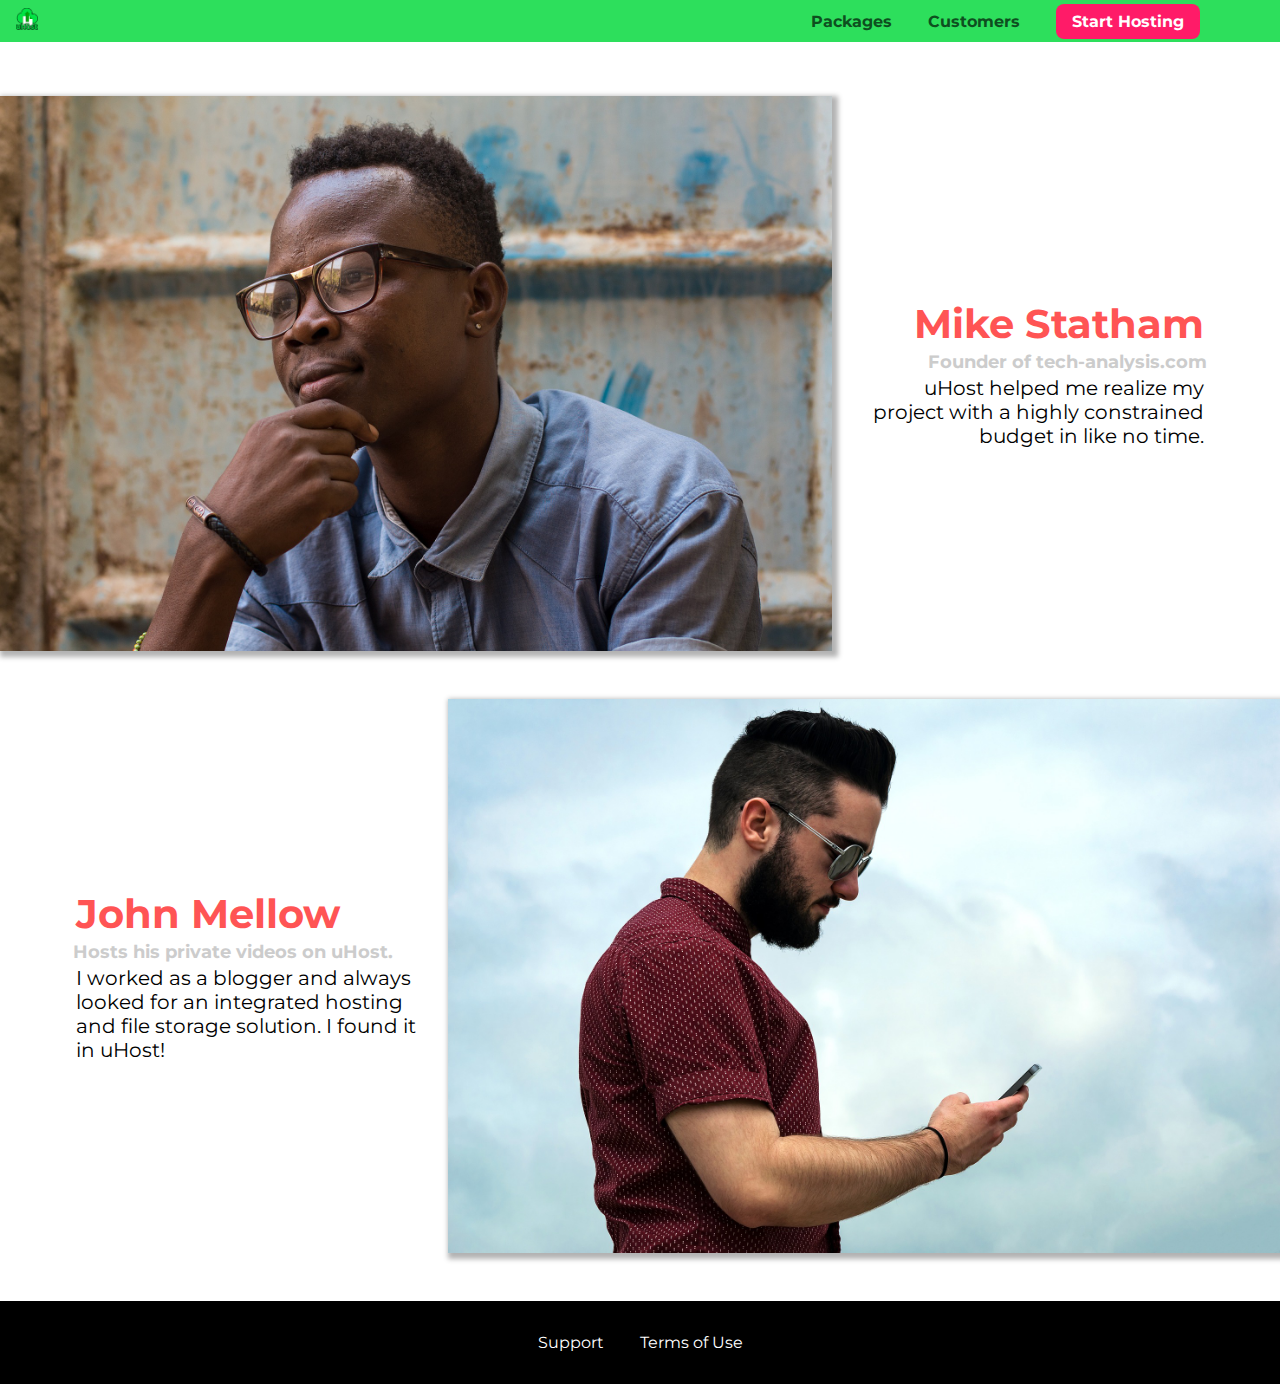
==== customers/index.html @ 8b2f27a9 "added images to customers / corrected its positioning throughout the project / added svg icons to ma" ====
<!DOCTYPE html>
<html lang="en">
  <head>
    <meta charset="UTF-8" />
    <meta name="viewport" content="width=device-width, initial-scale=1.0" />
    <meta http-equiv="X-UA-Compatible" content="ie=edge" />
    <title>uHost Customers</title>
    <link rel="shortcut icon" href="../favicon.png" />
    <link
      href="https://fonts.googleapis.com/css?family=Anton|Montserrat:400,700"
      rel="stylesheet"
    />
    <link rel="stylesheet" href="../shared.css" />
    <link rel="stylesheet" href="customers.css" />
  </head>

  <body>
    <header class="main-header">
      <div>
        <a href="../index.html" class="main-header__brand">
          <img
            src="../images/uhost-icon.png"
            alt="uHost - Your favorite hosting company"
          />
        </a>
      </div>
      <nav class="main-nav">
        <ul class="main-nav__items">
          <li class="main-nav__item">
            <a href="../packages/index.html">Packages</a>
          </li>
          <li class="main-nav__item">
            <a href="index.html">Customers</a>
          </li>
          <li class="main-nav__item main-nav__item--cta">
            <a href="../start-hosting/index.html">Start Hosting</a>
          </li>
        </ul>
      </nav>
    </header>
    <main>
      <div>
        <div class="testimonial" id="customer-1">
          <div class="testimonial__image-container">
            <img
              src="../images/customer-1.jpg"
              alt="Mike Statham - Customer"
              class="testimonial__image"
            />
          </div>
          <div class="testimonial__info">
            <h1 class="testimonial__name">Mike Statham</h1>
            <h2 class="testimonial__subtitle">
              Founder of
              <a href="tech-analysis.com">tech-analysis.com</a>
            </h2>
            <p class="testimonial__text">
              uHost helped me realize my project with a highly constrained
              budget in like no time.
            </p>
          </div>
        </div>
        <div class="testimonial" id="customer-2">
          <div class="testimonial__info">
            <h1 class="testimonial__name">John Mellow</h1>
            <h2 class="testimonial__subtitle">
              Hosts his private videos on uHost.
            </h2>
            <p class="testimonial__text">
              I worked as a blogger and always looked for an integrated hosting
              and file storage solution. I found it in uHost!
            </p>
          </div>
          <div class="testimonial__image-container">
            <img
              src="../images/customer-2.jpg"
              alt="John Mellow - Customer"
              class="testimonial__image"
            />
          </div>
        </div>
      </div>
    </main>
    <footer class="main-footer">
        <nav>
          <ul class="main-footer__links">
            <li class="main-footer__link">
              <a href="#">Support</a>
            </li>
            <li class="main-footer__link">
              <a href="#">Terms of Use</a>
            </li>
          </ul>
        </nav>
      </footer>
  </body>
</html>
---- shared.css ----
* {
  box-sizing: border-box;
}

body {
  font-family: 'Montserrat', sans-serif;
  margin: 0;
}

.main-header {
  width: 100%;
  position: fixed;
  top: 0;
  left: 0;
  background: #2ddf5c;
  padding: 8px 16px;
  z-index: 1;
}

.main-header > div {
  display: inline-block;
  vertical-align: middle;
}

.main-header__brand {
  color: #0e4f1f;
  text-decoration: none;
  font-weight: bold;
  font-size: 22px;
  height: 22px;
  display: inline-block;
}

.main-header__brand img {
  height: 100%;
}

.main-nav {
  display: inline-block;
  text-align: right;
  width: calc(100% - 74px);
  vertical-align: middle;
}

.main-nav__items {
  margin: 0;
  padding: 0;
  list-style: none;
}

.main-nav__item {
  display: inline-block;
  margin: 0 16px;
}

.main-nav__item a {
  text-decoration: none;
  color: #0e4f1f;
  font-weight: bold;
  padding: 3px 0;
}

.main-nav__item a:hover,
.main-nav__item a:active {
  color: white;
  border-bottom: 5px solid white;
}

.main-nav__item--cta a {
  color: white;
  background: #ff1b68;
  padding: 8px 16px;
  border-radius: 8px;
}

.main-nav__item--cta a:hover,
.main-nav__item--cta a:active {
  color: #ff1b68;
  background: white;
  border: none;
}

.main-footer {
  background: black;
  color: white;
  padding: 32px;
  margin-top: 48px;
}

.main-footer__links {
  list-style: none;
  margin: 0;
  padding: 0;
  text-align: center;
}

.main-footer__link {
  display: inline-block;
  margin: 0 16px;
}

.main-footer__link a {
  color: white;
  text-decoration: none;
}

.main-footer__link a:hover,
.main-footer__link a:active {
  color: #ccc;
}

.button {
  background: #0e4f1f;
  color: white;
  font: inherit;
  border: 1.5px solid #0e4f1f;
  padding: 8px;
  border-radius: 8px;
  font-weight: bold;
  cursor: pointer;
}

.button:hover,
.button:active {
  background: white;
  color: #0e4f1f;
}

.button:focus {
  outline: none;
}
---- customers/customers.css ----
.testimonial {
  font-size: 20px;
  margin: 48px 0;
}

.testimonial__list {
  width: 80%;
  margin: auto;
}

.testimonial:first-of-type {
  margin-top: 96px;
}

.testimonial__image-container {
  width: 65%;
  display: inline-block;
  vertical-align: middle;
  box-shadow: 3px 3px 5px 3px rgba(0, 0, 0, 0.3);
}

.testimonial__image {
  width: 100%;
  vertical-align: top;
}

.testimonial__info {
  text-align: right;
  padding: 14px;
  display: inline-block;
  vertical-align: middle;
  width: 30%;
}

#customer-2.testimonial {
  text-align: right;
}

#customer-2 .testimonial__info {
  text-align: left;
}

.testimonial__name {
  margin: 3px;
  color: #ff5454;
}

.testimonial__subtitle {
  margin: 0;
  font-size: 18px;
  color: #ccc;
}

.testimonial__subtitle a {
  color: inherit;
  text-decoration: none;
}

.testimonial__subtitle a:hover,
.testimonial__subtitle a:active {
  color: #7a7a7a;
}

.testimonial__text {
  margin: 3px;
}
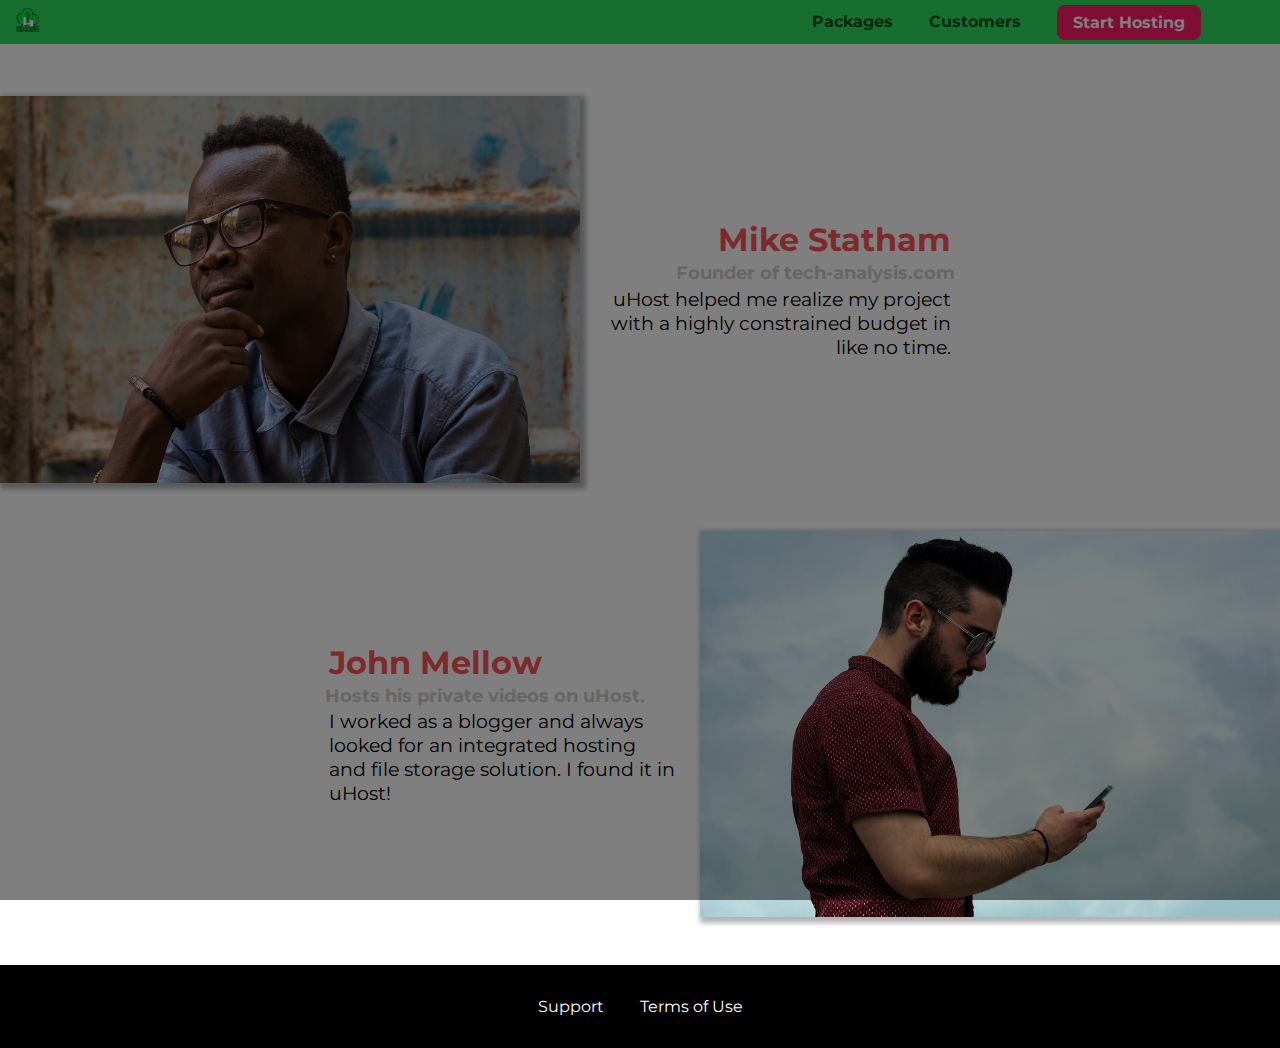
==== commit 0de11a1c: "changed on all pages absolute figures to calculated: rem, vh, vw" ====
--- a/customers/index.html
+++ b/customers/index.html
@@ -15,6 +15,7 @@
   </head>
 
   <body>
+    <div class="backdrop"></div>
     <header class="main-header">
       <div>
         <a href="../index.html" class="main-header__brand">
--- a/shared.css
+++ b/shared.css
@@ -7,13 +7,28 @@
   margin: 0;
 }
 
+body::-webkit-scrollbar {
+    width: 0
+}
+
+.backdrop {
+  position: fixed;
+  /* display: none; */
+  top: 0;
+  left: 0;
+  z-index: 100;
+  width: 100vw;
+  height: 100vh;
+  background: rgba(0, 0, 0, 0.5);
+}
+
 .main-header {
   width: 100%;
   position: fixed;
   top: 0;
   left: 0;
   background: #2ddf5c;
-  padding: 8px 16px;
+  padding: 0.5rem 1rem;
   z-index: 1;
 }
 
@@ -26,13 +41,15 @@
   color: #0e4f1f;
   text-decoration: none;
   font-weight: bold;
-  font-size: 22px;
-  height: 22px;
+  font-size: 1.5rem;
+  height: 1.5rem;
+  /* width: 20px; */
   display: inline-block;
 }
 
 .main-header__brand img {
   height: 100%;
+  /* width: 100%; */
 }
 
 .main-nav {
@@ -50,14 +67,14 @@
 
 .main-nav__item {
   display: inline-block;
-  margin: 0 16px;
+  margin: 0 1rem;
 }
 
 .main-nav__item a {
   text-decoration: none;
   color: #0e4f1f;
   font-weight: bold;
-  padding: 3px 0;
+  padding: 0.2rem 0;
 }
 
 .main-nav__item a:hover,
@@ -69,7 +86,7 @@
 .main-nav__item--cta a {
   color: white;
   background: #ff1b68;
-  padding: 8px 16px;
+  padding: 0.5rem 1rem;
   border-radius: 8px;
 }
 
@@ -82,9 +99,8 @@
 
 .main-footer {
   background: black;
-  color: white;
-  padding: 32px;
-  margin-top: 48px;
+  padding: 2rem;
+  margin-top: 3rem;
 }
 
 .main-footer__links {
@@ -96,7 +112,7 @@
 
 .main-footer__link {
   display: inline-block;
-  margin: 0 16px;
+  margin: 0 1rem;
 }
 
 .main-footer__link a {
@@ -114,7 +130,7 @@
   color: white;
   font: inherit;
   border: 1.5px solid #0e4f1f;
-  padding: 8px;
+  padding: 0.5rem;
   border-radius: 8px;
   font-weight: bold;
   cursor: pointer;
--- a/customers/customers.css
+++ b/customers/customers.css
@@ -1,6 +1,6 @@
 .testimonial {
-  font-size: 20px;
-  margin: 48px 0;
+  font-size: 1.2rem;
+  margin: 3rem 0;
 }
 
 .testimonial__list {
@@ -9,11 +9,12 @@
 }
 
 .testimonial:first-of-type {
-  margin-top: 96px;
+  margin-top: 6rem;
 }
 
 .testimonial__image-container {
   width: 65%;
+  max-width: 580px;
   display: inline-block;
   vertical-align: middle;
   box-shadow: 3px 3px 5px 3px rgba(0, 0, 0, 0.3);
@@ -26,7 +27,7 @@
 
 .testimonial__info {
   text-align: right;
-  padding: 14px;
+  padding: 0.9rem;
   display: inline-block;
   vertical-align: middle;
   width: 30%;
@@ -41,13 +42,14 @@
 }
 
 .testimonial__name {
-  margin: 3px;
+  margin: 0.2rem;
   color: #ff5454;
+  font-size: 2rem;
 }
 
 .testimonial__subtitle {
   margin: 0;
-  font-size: 18px;
+  font-size: 1.1rem;
   color: #ccc;
 }
 
@@ -62,5 +64,5 @@
 }
 
 .testimonial__text {
-  margin: 3px;
+  margin: 0.2rem;
 }
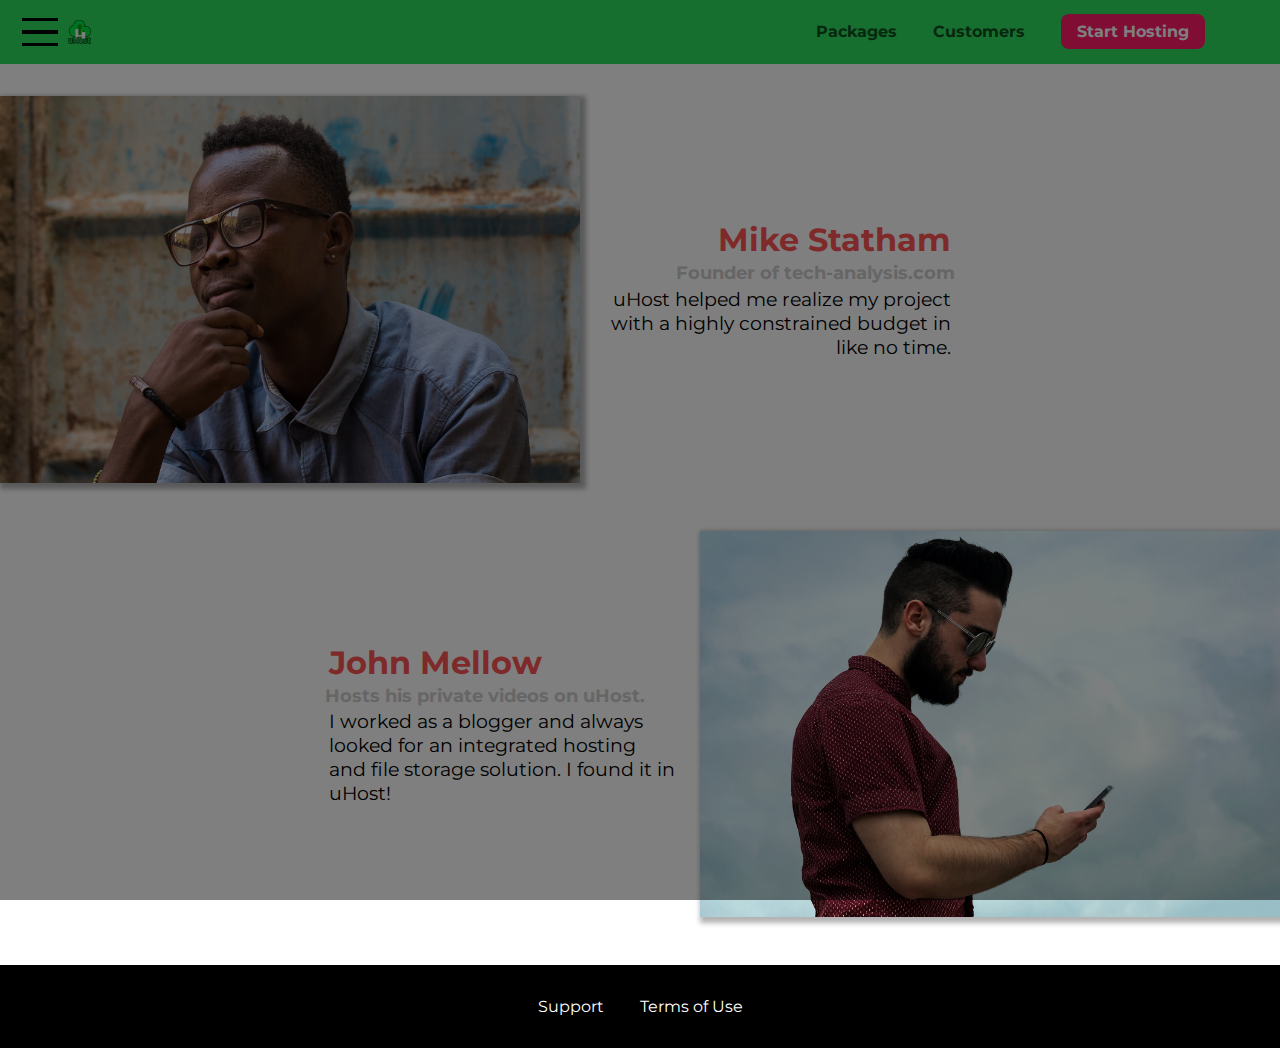
==== commit 4688ee5c: "clean up code: added latest features to packages and customers pages" ====
--- a/customers/index.html
+++ b/customers/index.html
@@ -18,6 +18,11 @@
     <div class="backdrop"></div>
     <header class="main-header">
       <div>
+        <button class="toggle-button">
+          <span class="toggle-button__bar"></span>
+          <span class="toggle-button__bar"></span>
+          <span class="toggle-button__bar"></span>
+        </button>
         <a href="../index.html" class="main-header__brand">
           <img
             src="../images/uhost-icon.png"
@@ -39,6 +44,19 @@
         </ul>
       </nav>
     </header>
+    <nav class="mobile-nav">
+      <ul class="mobile-nav__items">
+        <li class="mobile-nav__item">
+          <a href="../packages/index.html">Packages</a>
+        </li>
+        <li class="mobile-nav__item">
+          <a href="index.html">Customers</a>
+        </li>
+        <li class="mobile-nav__item mobile-nav__item--cta">
+          <a href="../start-hosting/index.html">Start Hosting</a>
+        </li>
+      </ul>
+    </nav>
     <main>
       <div>
         <div class="testimonial" id="customer-1">
@@ -83,16 +101,17 @@
       </div>
     </main>
     <footer class="main-footer">
-        <nav>
-          <ul class="main-footer__links">
-            <li class="main-footer__link">
-              <a href="#">Support</a>
-            </li>
-            <li class="main-footer__link">
-              <a href="#">Terms of Use</a>
-            </li>
-          </ul>
-        </nav>
-      </footer>
+      <nav>
+        <ul class="main-footer__links">
+          <li class="main-footer__link">
+            <a href="#">Support</a>
+          </li>
+          <li class="main-footer__link">
+            <a href="#">Terms of Use</a>
+          </li>
+        </ul>
+      </nav>
+    </footer>
+    <script src="../shared.js"></script>
   </body>
 </html>
--- a/shared.css
+++ b/shared.css
@@ -8,7 +8,7 @@
 }
 
 body::-webkit-scrollbar {
-    width: 0
+  width: 0;
 }
 
 .backdrop {
@@ -37,6 +37,28 @@
   vertical-align: middle;
 }
 
+.toggle-button {
+  width: 3rem;
+  background: transparent;
+  border: none;
+  cursor: pointer;
+  padding-top: 0;
+  padding-bottom: 0;
+  vertical-align: middle;
+}
+
+.toggle-button:focus {
+  outline: none;
+}
+
+.toggle-button__bar {
+  width: 100%;
+  height: 0.2rem;
+  background: black;
+  display: block;
+  margin: 0.6rem 0;
+}
+
 .main-header__brand {
   color: #0e4f1f;
   text-decoration: none;
@@ -45,6 +67,7 @@
   height: 1.5rem;
   /* width: 20px; */
   display: inline-block;
+  vertical-align: middle;
 }
 
 .main-header__brand img {
@@ -55,7 +78,7 @@
 .main-nav {
   display: inline-block;
   text-align: right;
-  width: calc(100% - 74px);
+  width: calc(100% - 122px);
   vertical-align: middle;
 }
 
@@ -70,7 +93,8 @@
   margin: 0 1rem;
 }
 
-.main-nav__item a {
+.main-nav__item a,
+.mobile-nav__item a {
   text-decoration: none;
   color: #0e4f1f;
   font-weight: bold;
@@ -83,7 +107,8 @@
   border-bottom: 5px solid white;
 }
 
-.main-nav__item--cta a {
+.main-nav__item--cta a,
+.mobile-nav__item--cta a {
   color: white;
   background: #ff1b68;
   padding: 0.5rem 1rem;
@@ -91,7 +116,9 @@
 }
 
 .main-nav__item--cta a:hover,
-.main-nav__item--cta a:active {
+.main-nav__item--cta a:active,
+.mobile-nav__item--cta a:hover,
+.mobile-nav__item--cta a:active {
   color: #ff1b68;
   background: white;
   border: none;
@@ -123,6 +150,34 @@
 .main-footer__link a:hover,
 .main-footer__link a:active {
   color: #ccc;
+}
+
+.mobile-nav {
+  display: none;
+  position: fixed;
+  z-index: 101;
+  top: 0;
+  left: 0;
+  background: white;
+  width: 80%;
+  height: 100vh;
+}
+
+.mobile-nav__items {
+  width: 90%;
+  height: 100%;
+  list-style: none;
+  margin: 10% auto;
+  padding: 0;
+  text-align: center;
+}
+
+.mobile-nav__item {
+  margin: 1rem 0;
+}
+
+.mobile-nav__item a {
+  font-size: 1.5rem;
 }
 
 .button {
@@ -145,3 +200,7 @@
 .button:focus {
   outline: none;
 }
+
+.open {
+  display: block !important;
+}
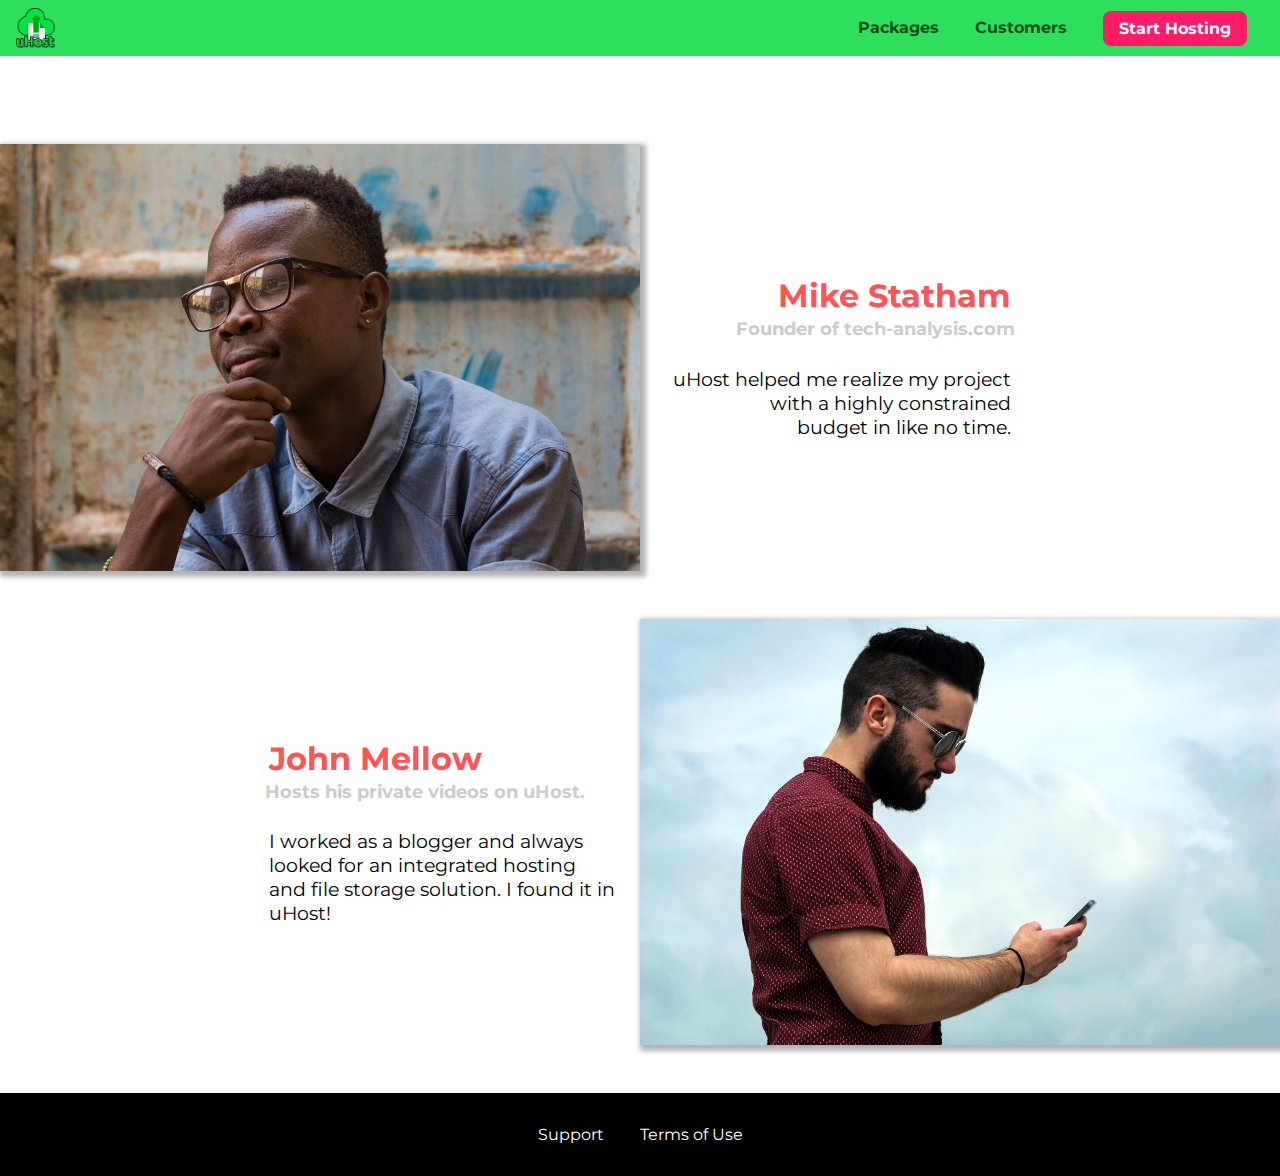
==== commit 9257dd7b: "added font shorthand messages and other font small experiments" ====
--- a/customers/index.html
+++ b/customers/index.html
@@ -6,10 +6,6 @@
     <meta http-equiv="X-UA-Compatible" content="ie=edge" />
     <title>uHost Customers</title>
     <link rel="shortcut icon" href="../favicon.png" />
-    <link
-      href="https://fonts.googleapis.com/css?family=Anton|Montserrat:400,700"
-      rel="stylesheet"
-    />
     <link rel="stylesheet" href="../shared.css" />
     <link rel="stylesheet" href="customers.css" />
   </head>
--- a/shared.css
+++ b/shared.css
@@ -1,3 +1,5 @@
+@import url('https://fonts.googleapis.com/css2?family=Anton&family=Montserrat:wght@400;700&family=Roboto:ital,wght@0,100;0,300;0,500;0,700;0,900;1,100;1,300;1,400;1,500;1,700;1,900&display=swap');
+
 * {
   box-sizing: border-box;
 }
@@ -11,9 +13,14 @@
   width: 0;
 }
 
+main {
+  min-height: calc(100vh - 3.5rem - 8rem);
+  margin-top: 3.5rem;
+}
+
 .backdrop {
   position: fixed;
-  /* display: none; */
+  display: none;
   top: 0;
   left: 0;
   z-index: 100;
@@ -63,8 +70,7 @@
   color: #0e4f1f;
   text-decoration: none;
   font-weight: bold;
-  font-size: 1.5rem;
-  height: 1.5rem;
+  height: 2.5rem;
   /* width: 20px; */
   display: inline-block;
   vertical-align: middle;
@@ -76,10 +82,7 @@
 }
 
 .main-nav {
-  display: inline-block;
-  text-align: right;
-  width: calc(100% - 122px);
-  vertical-align: middle;
+  display: none;
 }
 
 .main-nav__items {
@@ -122,6 +125,19 @@
   color: #ff1b68;
   background: white;
   border: none;
+}
+
+@media (min-width: 40rem) {
+  .toggle-button {
+    display: none;
+  }
+
+  .main-nav {
+    display: inline-block;
+    text-align: right;
+    width: calc(100% - 44px);
+    vertical-align: middle;
+  }
 }
 
 .main-footer {
@@ -201,6 +217,62 @@
   outline: none;
 }
 
+.button[disabled] {
+  cursor: not-allowed;
+  border: #a1a1a1;
+  color: #a1a1a1;
+  background: #ccc;
+}
+
+.modal {
+  position: fixed;
+  display: none;
+  z-index: 200;
+  top: 20%;
+  left: 30%;
+  width: 40%;
+  background: white;
+  padding: 1rem;
+  border: 1px solid #ccc;
+  box-shadow: 1px 1px 1px rgba(0, 0, 0, 0.5);
+}
+
+.modal__title {
+  text-align: center;
+  margin: 0 0 1rem 0;
+}
+
+.modal__actions {
+  text-align: center;
+}
+
+.modal__action {
+  border: 1px solid #0e4f1f;
+  background: #0e4f1f;
+  text-decoration: none;
+  color: white;
+  font: inherit;
+  padding: 0.5rem 1rem;
+  cursor: pointer;
+}
+
+.modal__action:hover,
+.modal__action:active {
+  background: #2ddf5c;
+  border-color: #2ddf5c;
+}
+
+.modal__action--negative {
+  background: red;
+  border-color: red;
+}
+
+.modal__action--negative:hover,
+.modal__action--negative:active {
+  background: #ff5454;
+  border-color: #ff5454;
+}
+
 .open {
   display: block !important;
 }
--- a/customers/customers.css
+++ b/customers/customers.css
@@ -1,22 +1,19 @@
+main {
+  padding-top: 2.5rem;
+}
+
 .testimonial {
   font-size: 1.2rem;
-  margin: 3rem 0;
 }
 
-.testimonial__list {
+/* .testimonial__list {
   width: 80%;
   margin: auto;
-}
-
-.testimonial:first-of-type {
-  margin-top: 6rem;
-}
+} */
 
 .testimonial__image-container {
-  width: 65%;
-  max-width: 580px;
-  display: inline-block;
-  vertical-align: middle;
+  width: 100%;
+  max-width: 40rem;
   box-shadow: 3px 3px 5px 3px rgba(0, 0, 0, 0.3);
 }
 
@@ -28,9 +25,6 @@
 .testimonial__info {
   text-align: right;
   padding: 0.9rem;
-  display: inline-block;
-  vertical-align: middle;
-  width: 30%;
 }
 
 #customer-2.testimonial {
@@ -65,4 +59,24 @@
 
 .testimonial__text {
   margin: 0.2rem;
+  white-space: pre-line;
 }
+
+@media (min-width: 40rem) {
+  .testimonial {
+    margin: 3rem auto;
+    max-width: 1500px;
+  }
+
+  .testimonial__image-container {
+    display: inline-block;
+    vertical-align: middle;
+    width: 66%;
+  }
+
+  .testimonial__info {
+    display: inline-block;
+    vertical-align: middle;
+    width: 30%;
+  }
+}
